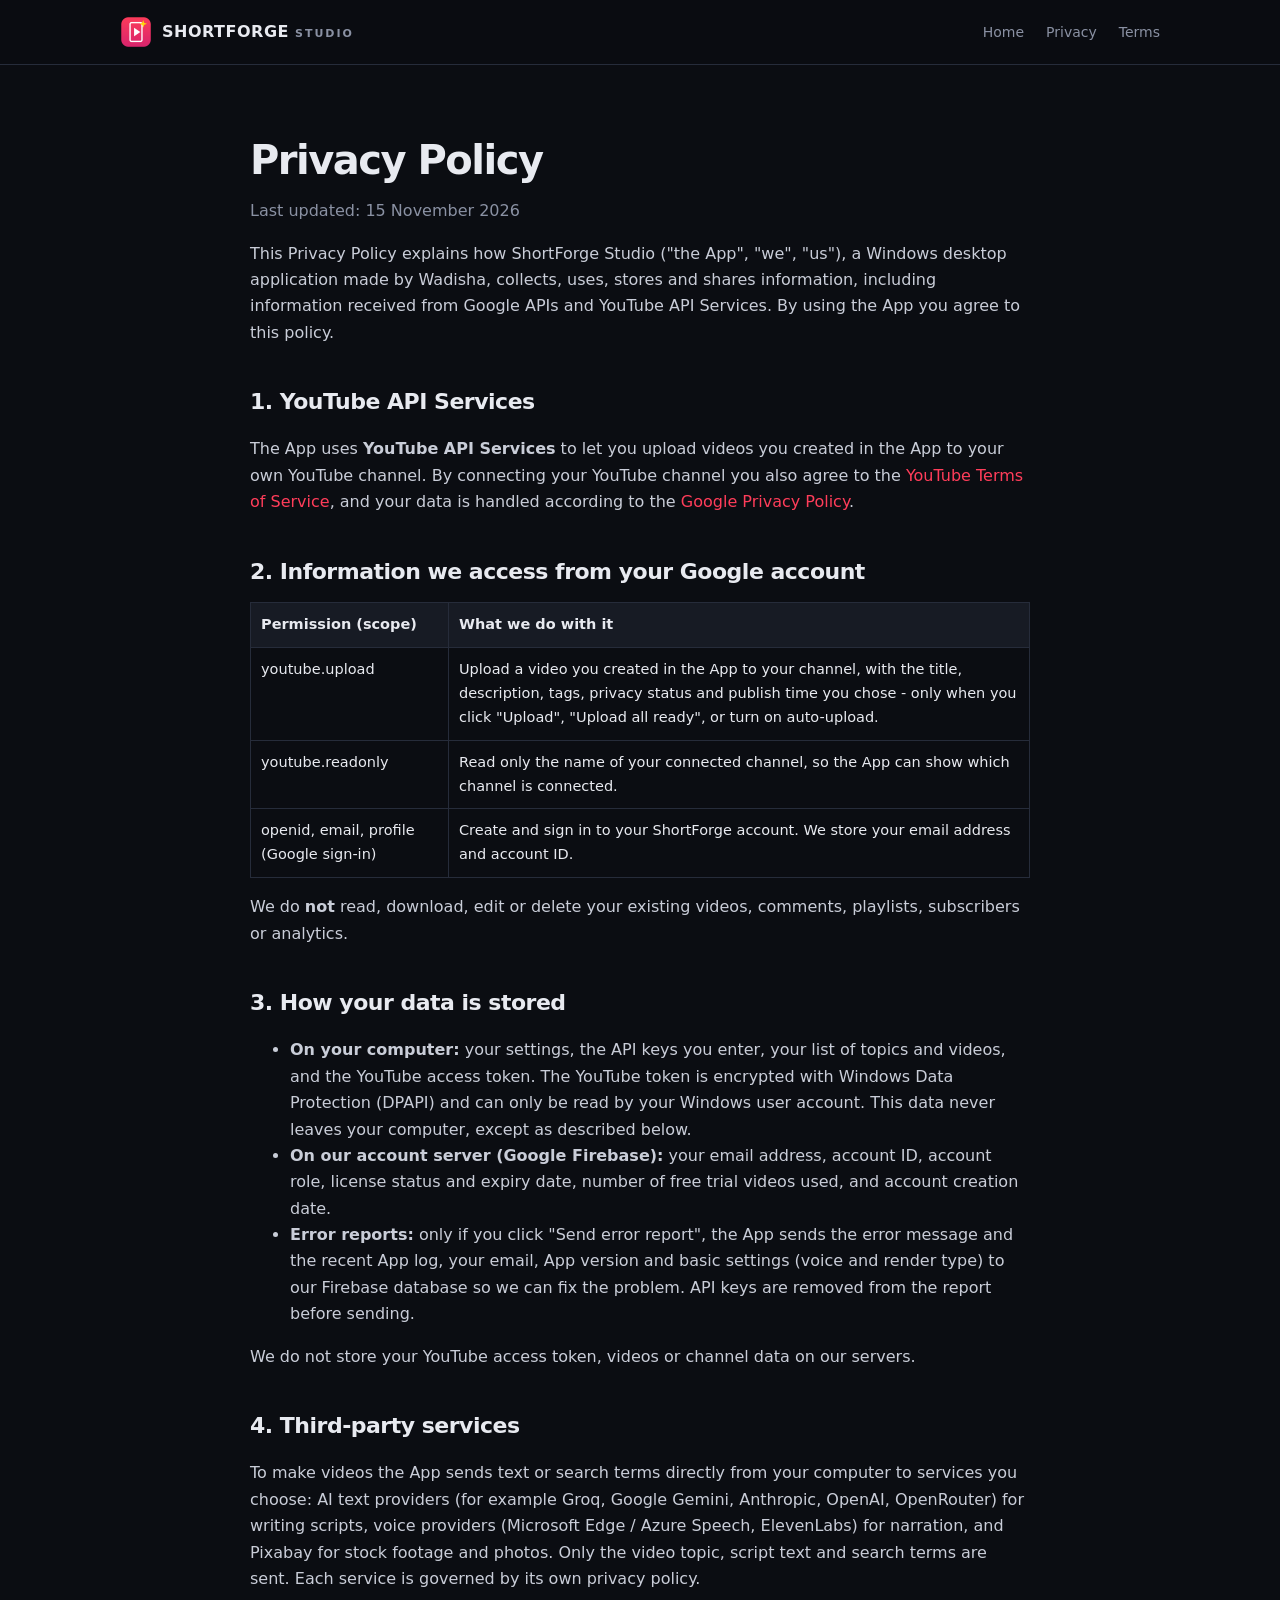
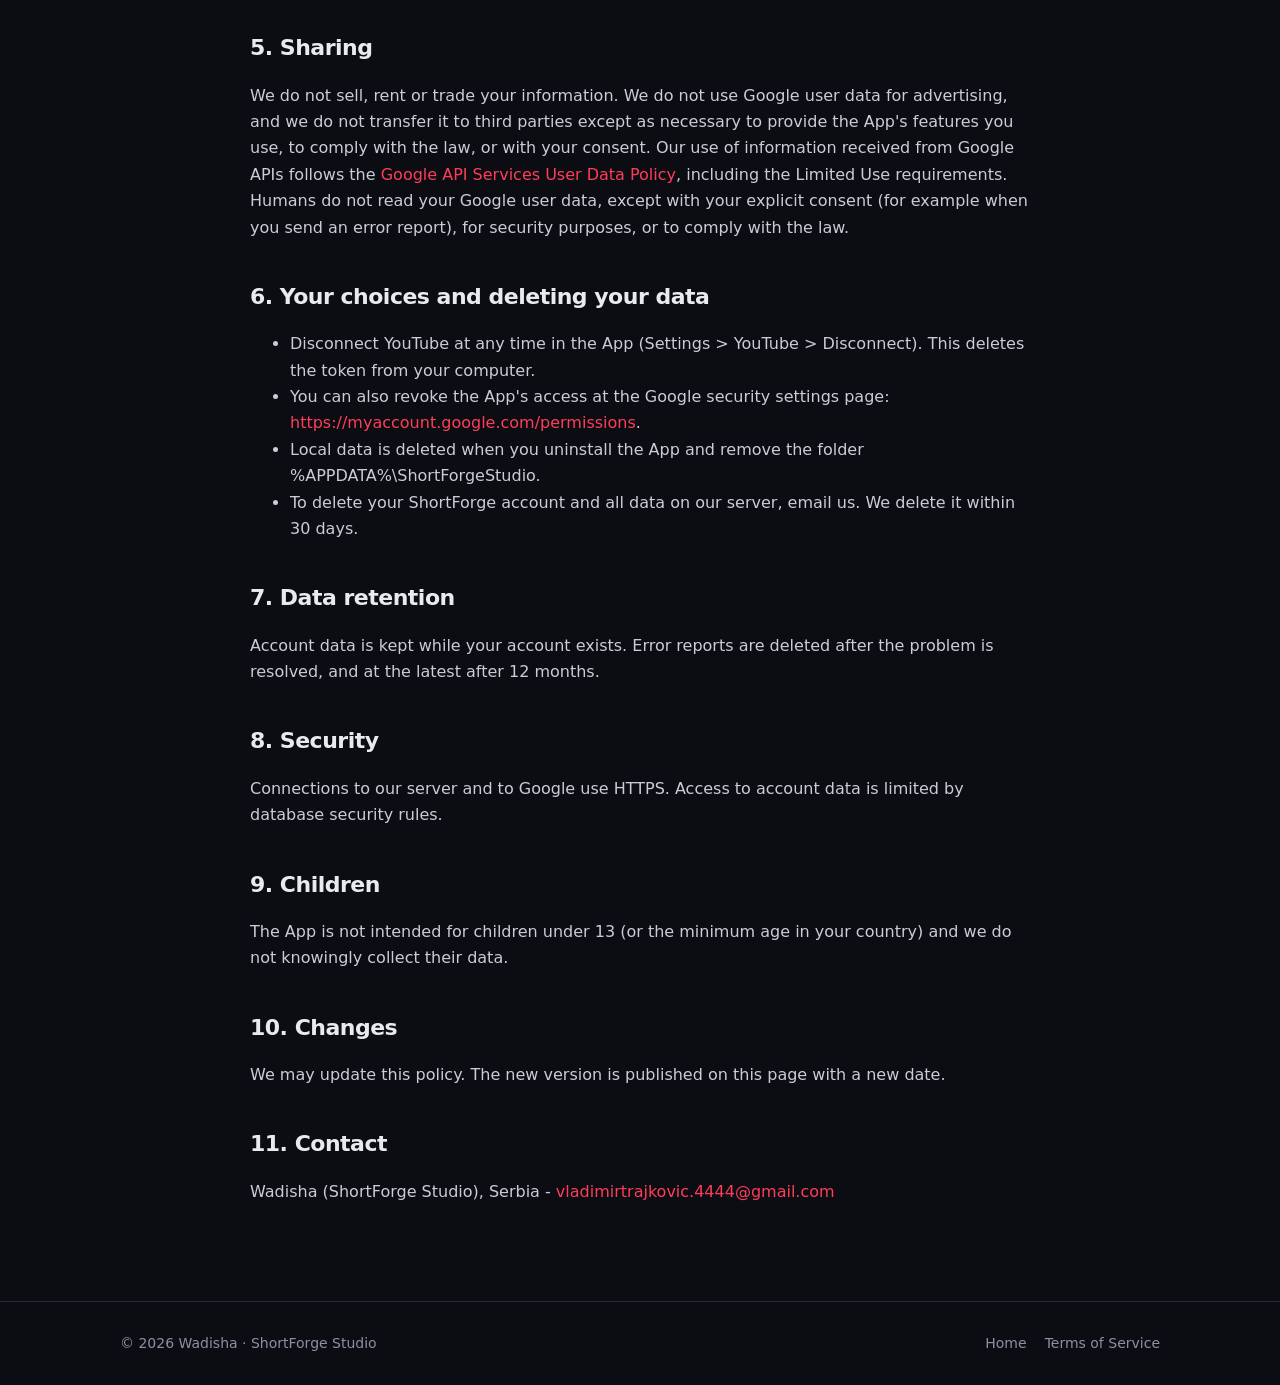
==== privacy.html @ c3783c2b "Add files via upload" ====
<!doctype html>
<html lang="en">
<head>
<meta charset="utf-8">
<meta name="viewport" content="width=device-width,initial-scale=1">
<title>Privacy Policy - ShortForge Studio</title>
<link rel="icon" href="favicon.png">
<link rel="stylesheet" href="style.css">
</head>
<body>
<header><div class="wrap">
  <a class="brand" href="./"><img src="logo.png" alt=""><span>SHORTFORGE <small>STUDIO</small></span></a>
  <nav><a href="./">Home</a><a href="privacy.html">Privacy</a><a href="terms.html">Terms</a></nav>
</div></header>

<main class="doc">
<h1>Privacy Policy</h1>
<p class="updated">Last updated: 15 November 2026</p>

<p>This Privacy Policy explains how ShortForge Studio ("the App", "we", "us"), a Windows desktop application made by Wadisha, collects, uses, stores and shares information, including information received from Google APIs and YouTube API Services. By using the App you agree to this policy.</p>

<h2>1. YouTube API Services</h2>
<p>The App uses <b>YouTube API Services</b> to let you upload videos you created in the App to your own YouTube channel. By connecting your YouTube channel you also agree to the <a href="https://www.youtube.com/t/terms">YouTube Terms of Service</a>, and your data is handled according to the <a href="https://policies.google.com/privacy">Google Privacy Policy</a>.</p>

<h2>2. Information we access from your Google account</h2>
<table>
<tr><th>Permission (scope)</th><th>What we do with it</th></tr>
<tr><td>youtube.upload</td><td>Upload a video you created in the App to your channel, with the title, description, tags, privacy status and publish time you chose - only when you click "Upload", "Upload all ready", or turn on auto-upload.</td></tr>
<tr><td>youtube.readonly</td><td>Read only the name of your connected channel, so the App can show which channel is connected.</td></tr>
<tr><td>openid, email, profile (Google sign-in)</td><td>Create and sign in to your ShortForge account. We store your email address and account ID.</td></tr>
</table>
<p>We do <b>not</b> read, download, edit or delete your existing videos, comments, playlists, subscribers or analytics.</p>

<h2>3. How your data is stored</h2>
<ul>
<li><b>On your computer:</b> your settings, the API keys you enter, your list of topics and videos, and the YouTube access token. The YouTube token is encrypted with Windows Data Protection (DPAPI) and can only be read by your Windows user account. This data never leaves your computer, except as described below.</li>
<li><b>On our account server (Google Firebase):</b> your email address, account ID, account role, license status and expiry date, number of free trial videos used, and account creation date.</li>
<li><b>Error reports:</b> only if you click "Send error report", the App sends the error message and the recent App log, your email, App version and basic settings (voice and render type) to our Firebase database so we can fix the problem. API keys are removed from the report before sending.</li>
</ul>
<p>We do not store your YouTube access token, videos or channel data on our servers.</p>

<h2>4. Third-party services</h2>
<p>To make videos the App sends text or search terms directly from your computer to services you choose: AI text providers (for example Groq, Google Gemini, Anthropic, OpenAI, OpenRouter) for writing scripts, voice providers (Microsoft Edge / Azure Speech, ElevenLabs) for narration, and Pixabay for stock footage and photos. Only the video topic, script text and search terms are sent. Each service is governed by its own privacy policy.</p>

<h2>5. Sharing</h2>
<p>We do not sell, rent or trade your information. We do not use Google user data for advertising, and we do not transfer it to third parties except as necessary to provide the App's features you use, to comply with the law, or with your consent. Our use of information received from Google APIs follows the <a href="https://developers.google.com/terms/api-services-user-data-policy">Google API Services User Data Policy</a>, including the Limited Use requirements. Humans do not read your Google user data, except with your explicit consent (for example when you send an error report), for security purposes, or to comply with the law.</p>

<h2>6. Your choices and deleting your data</h2>
<ul>
<li>Disconnect YouTube at any time in the App (Settings &gt; YouTube &gt; Disconnect). This deletes the token from your computer.</li>
<li>You can also revoke the App's access at the Google security settings page: <a href="https://myaccount.google.com/permissions">https://myaccount.google.com/permissions</a>.</li>
<li>Local data is deleted when you uninstall the App and remove the folder %APPDATA%\ShortForgeStudio.</li>
<li>To delete your ShortForge account and all data on our server, email us. We delete it within 30 days.</li>
</ul>

<h2>7. Data retention</h2>
<p>Account data is kept while your account exists. Error reports are deleted after the problem is resolved, and at the latest after 12 months.</p>

<h2>8. Security</h2>
<p>Connections to our server and to Google use HTTPS. Access to account data is limited by database security rules.</p>

<h2>9. Children</h2>
<p>The App is not intended for children under 13 (or the minimum age in your country) and we do not knowingly collect their data.</p>

<h2>10. Changes</h2>
<p>We may update this policy. The new version is published on this page with a new date.</p>

<h2>11. Contact</h2>
<p>Wadisha (ShortForge Studio), Serbia - <a href="mailto:vladimirtrajkovic.4444@gmail.com">vladimirtrajkovic.4444@gmail.com</a></p>
</main>

<footer><div class="wrap">
  <span>© 2026 Wadisha · ShortForge Studio</span>
  <span><a href="./">Home</a><a href="terms.html">Terms of Service</a></span>
</div></footer>
</body>
</html>
---- style.css ----
:root{--bg:#0B0D12;--panel:#12151C;--card:#171B24;--line:#262C3A;--text:#E8EAF0;--muted:#8A91A3;--accent:#FF3D5A;--green:#2BD98C}
*{box-sizing:border-box}
html{scroll-behavior:smooth}
body{margin:0;background:var(--bg);color:var(--text);font:16px/1.65 "Inter",system-ui,-apple-system,"Segoe UI",Roboto,sans-serif}
a{color:var(--accent);text-decoration:none}
a:hover{text-decoration:underline}
.wrap{max-width:1080px;margin:0 auto;padding:0 20px}
header{position:sticky;top:0;z-index:5;background:rgba(11,13,18,.85);backdrop-filter:blur(10px);border-bottom:1px solid var(--line)}
header .wrap{display:flex;align-items:center;justify-content:space-between;height:64px}
.brand{display:flex;align-items:center;gap:10px;color:var(--text);font-weight:800;letter-spacing:.5px}
.brand img{width:32px;height:32px;border-radius:8px}
.brand small{color:var(--muted);font-weight:700;font-size:11px;letter-spacing:2px}
nav a{color:var(--muted);margin-left:22px;font-size:14px}
nav a:hover{color:var(--text);text-decoration:none}
.hero{padding:88px 0 56px;text-align:center}
.pill{display:inline-block;border:1px solid var(--line);background:var(--card);border-radius:99px;padding:5px 14px;font-size:13px;color:var(--muted)}
h1{font-size:clamp(36px,6vw,62px);line-height:1.08;margin:18px 0 16px;letter-spacing:-1.5px}
h1 span{background:linear-gradient(90deg,#FF3D5A,#B02A8C,#6B4BFF);-webkit-background-clip:text;background-clip:text;color:transparent}
.lead{color:var(--muted);font-size:19px;max-width:680px;margin:0 auto}
.btns{margin-top:30px;display:flex;gap:12px;justify-content:center;flex-wrap:wrap}
.btn{display:inline-block;padding:13px 26px;border-radius:12px;font-weight:700;background:var(--accent);color:#fff}
.btn.ghost{background:var(--card);color:var(--text);border:1px solid var(--line)}
.btn:hover{text-decoration:none;filter:brightness(1.1)}
.video{margin:52px auto 0;max-width:900px;border-radius:18px;overflow:hidden;border:1px solid var(--line);box-shadow:0 30px 80px rgba(0,0,0,.5)}
.video video{display:block;width:100%;height:auto}
section{padding:64px 0}
h2{font-size:32px;margin:0 0 8px;letter-spacing:-.5px}
.sub{color:var(--muted);margin:0 0 30px}
.grid{display:grid;grid-template-columns:repeat(auto-fit,minmax(240px,1fr));gap:14px}
.card{background:var(--card);border:1px solid var(--line);border-radius:16px;padding:22px}
.card .ic{font-size:26px}
.card h3{margin:10px 0 6px;font-size:17px}
.card p{margin:0;color:var(--muted);font-size:14.5px}
.steps{counter-reset:s;display:grid;gap:12px}
.steps .card{position:relative;padding-left:66px}
.steps .card:before{counter-increment:s;content:counter(s);position:absolute;left:20px;top:20px;width:30px;height:30px;border-radius:50%;background:var(--accent);color:#fff;font-weight:800;display:grid;place-items:center}
.note{background:var(--panel);border:1px solid var(--line);border-left:3px solid var(--green);border-radius:12px;padding:16px 18px;color:var(--muted);font-size:14.5px}
footer{border-top:1px solid var(--line);padding:30px 0;color:var(--muted);font-size:14px}
footer .wrap{display:flex;justify-content:space-between;flex-wrap:wrap;gap:12px}
footer a{color:var(--muted);margin-left:18px}
.doc{max-width:820px;margin:0 auto;padding:56px 20px 80px}
.doc h1{font-size:40px;text-align:left}
.doc h2{font-size:22px;margin-top:38px}
.doc p,.doc li{color:#C9CDD8}
.doc .updated{color:var(--muted)}
.doc table{width:100%;border-collapse:collapse;margin:12px 0;font-size:14.5px}
.doc td,.doc th{border:1px solid var(--line);padding:10px;text-align:left;vertical-align:top}
.doc th{background:var(--card)}
@media(max-width:640px){nav a{margin-left:12px;font-size:13px}nav a[href^="#"]{display:none}.brand small{display:none}.hero{padding-top:56px}footer a{margin-left:0;margin-right:14px}}
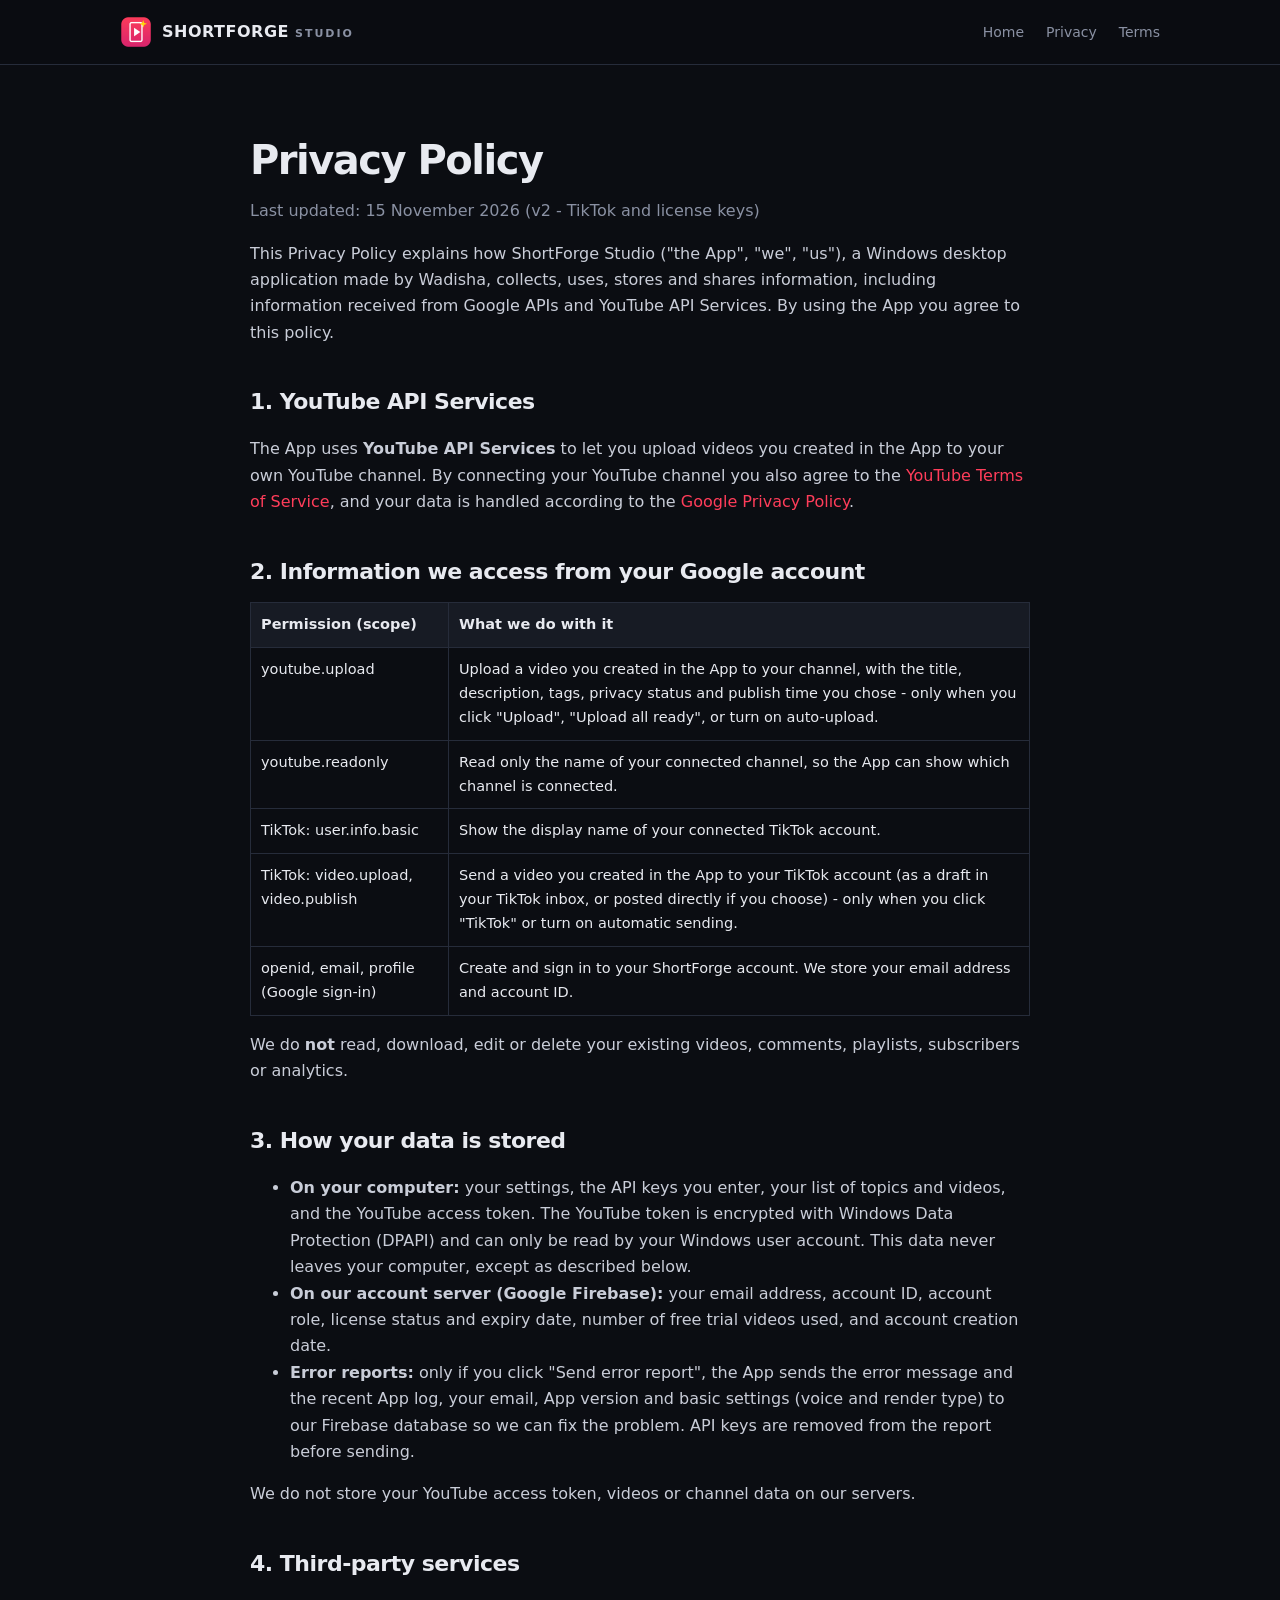
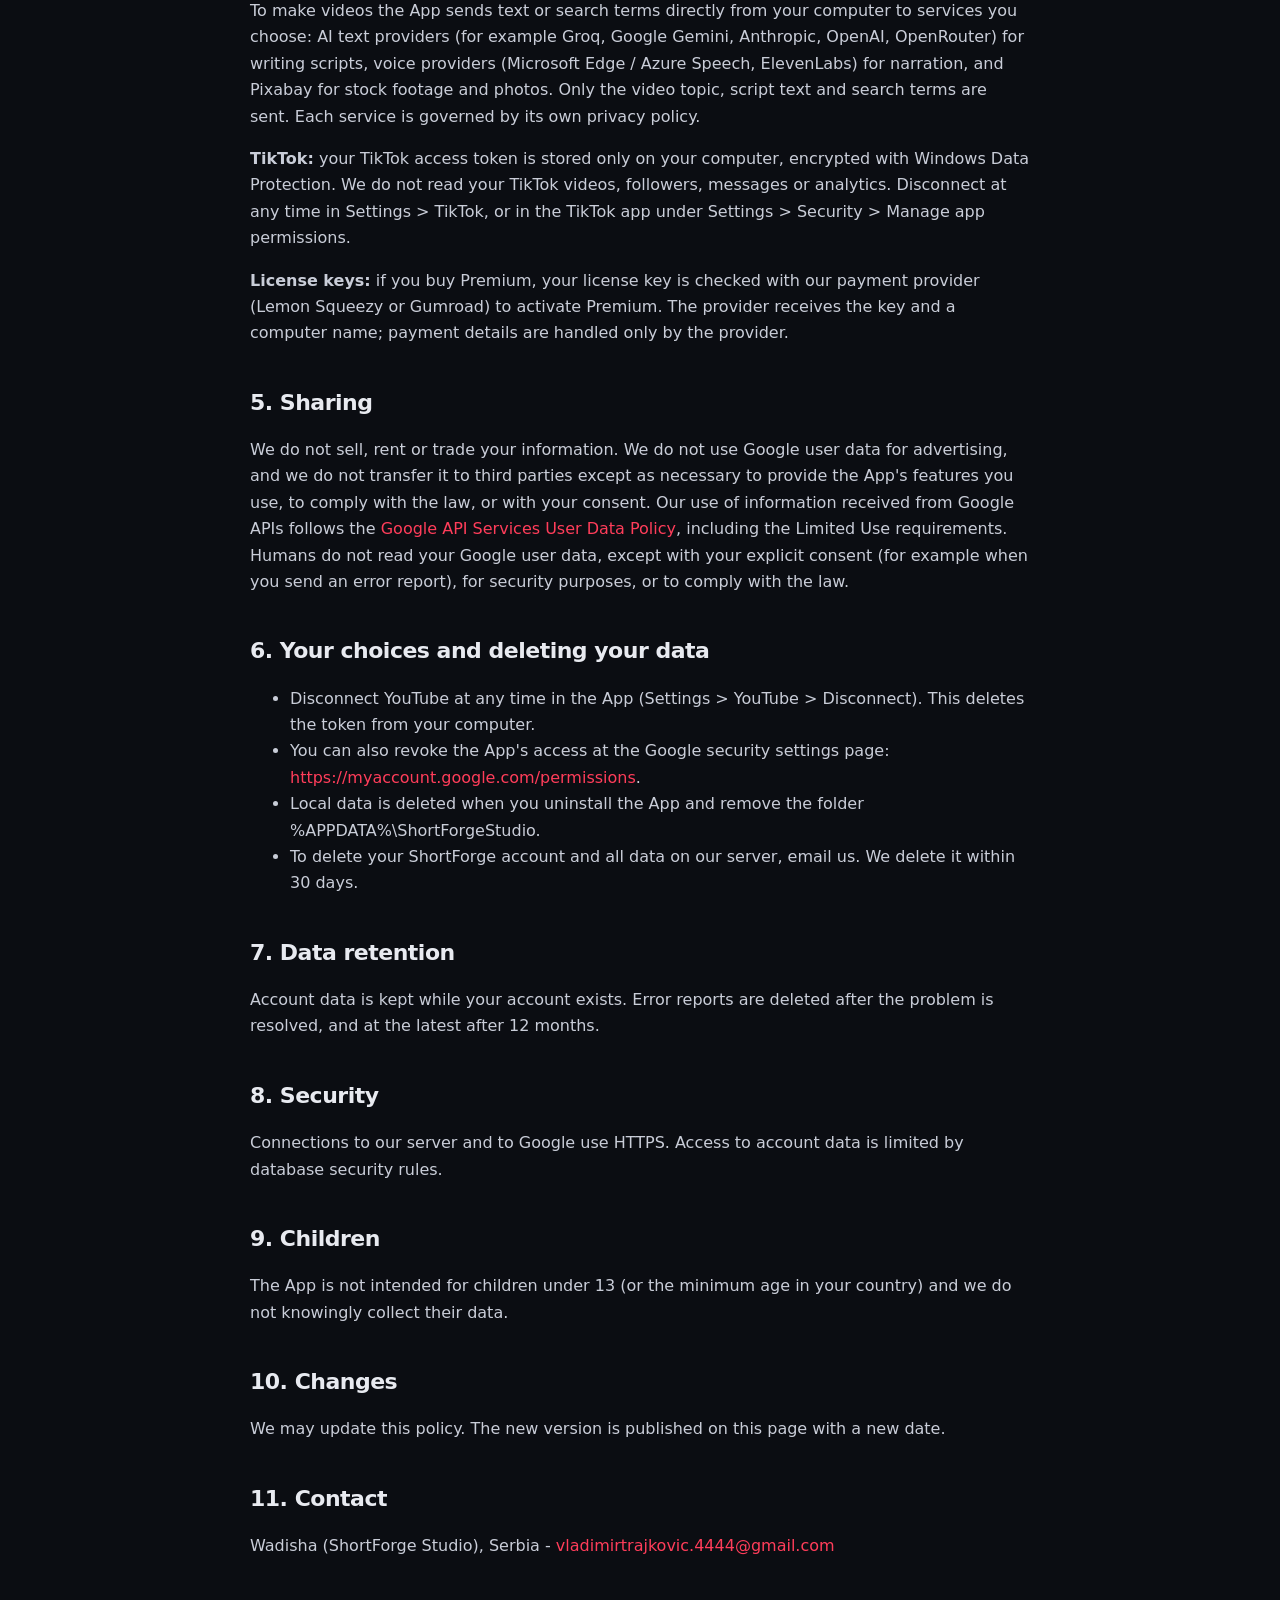
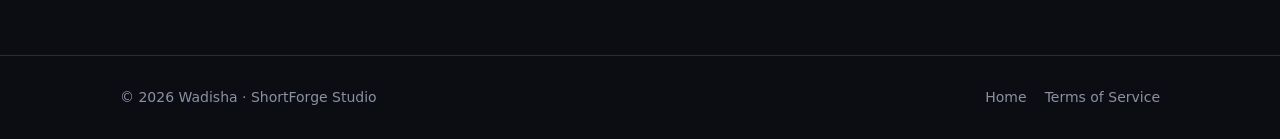
==== commit a01a2bec: "Add files via upload" ====
--- a/privacy.html
+++ b/privacy.html
@@ -15,7 +15,7 @@
 
 <main class="doc">
 <h1>Privacy Policy</h1>
-<p class="updated">Last updated: 15 November 2026</p>
+<p class="updated">Last updated: 15 November 2026 (v2 - TikTok and license keys)</p>
 
 <p>This Privacy Policy explains how ShortForge Studio ("the App", "we", "us"), a Windows desktop application made by Wadisha, collects, uses, stores and shares information, including information received from Google APIs and YouTube API Services. By using the App you agree to this policy.</p>
 
@@ -27,6 +27,8 @@
 <tr><th>Permission (scope)</th><th>What we do with it</th></tr>
 <tr><td>youtube.upload</td><td>Upload a video you created in the App to your channel, with the title, description, tags, privacy status and publish time you chose - only when you click "Upload", "Upload all ready", or turn on auto-upload.</td></tr>
 <tr><td>youtube.readonly</td><td>Read only the name of your connected channel, so the App can show which channel is connected.</td></tr>
+<tr><td>TikTok: user.info.basic</td><td>Show the display name of your connected TikTok account.</td></tr>
+<tr><td>TikTok: video.upload, video.publish</td><td>Send a video you created in the App to your TikTok account (as a draft in your TikTok inbox, or posted directly if you choose) - only when you click "TikTok" or turn on automatic sending.</td></tr>
 <tr><td>openid, email, profile (Google sign-in)</td><td>Create and sign in to your ShortForge account. We store your email address and account ID.</td></tr>
 </table>
 <p>We do <b>not</b> read, download, edit or delete your existing videos, comments, playlists, subscribers or analytics.</p>
@@ -41,6 +43,9 @@
 
 <h2>4. Third-party services</h2>
 <p>To make videos the App sends text or search terms directly from your computer to services you choose: AI text providers (for example Groq, Google Gemini, Anthropic, OpenAI, OpenRouter) for writing scripts, voice providers (Microsoft Edge / Azure Speech, ElevenLabs) for narration, and Pixabay for stock footage and photos. Only the video topic, script text and search terms are sent. Each service is governed by its own privacy policy.</p>
+
+<p><b>TikTok:</b> your TikTok access token is stored only on your computer, encrypted with Windows Data Protection. We do not read your TikTok videos, followers, messages or analytics. Disconnect at any time in Settings &gt; TikTok, or in the TikTok app under Settings &gt; Security &gt; Manage app permissions.</p>
+<p><b>License keys:</b> if you buy Premium, your license key is checked with our payment provider (Lemon Squeezy or Gumroad) to activate Premium. The provider receives the key and a computer name; payment details are handled only by the provider.</p>
 
 <h2>5. Sharing</h2>
 <p>We do not sell, rent or trade your information. We do not use Google user data for advertising, and we do not transfer it to third parties except as necessary to provide the App's features you use, to comply with the law, or with your consent. Our use of information received from Google APIs follows the <a href="https://developers.google.com/terms/api-services-user-data-policy">Google API Services User Data Policy</a>, including the Limited Use requirements. Humans do not read your Google user data, except with your explicit consent (for example when you send an error report), for security purposes, or to comply with the law.</p>
